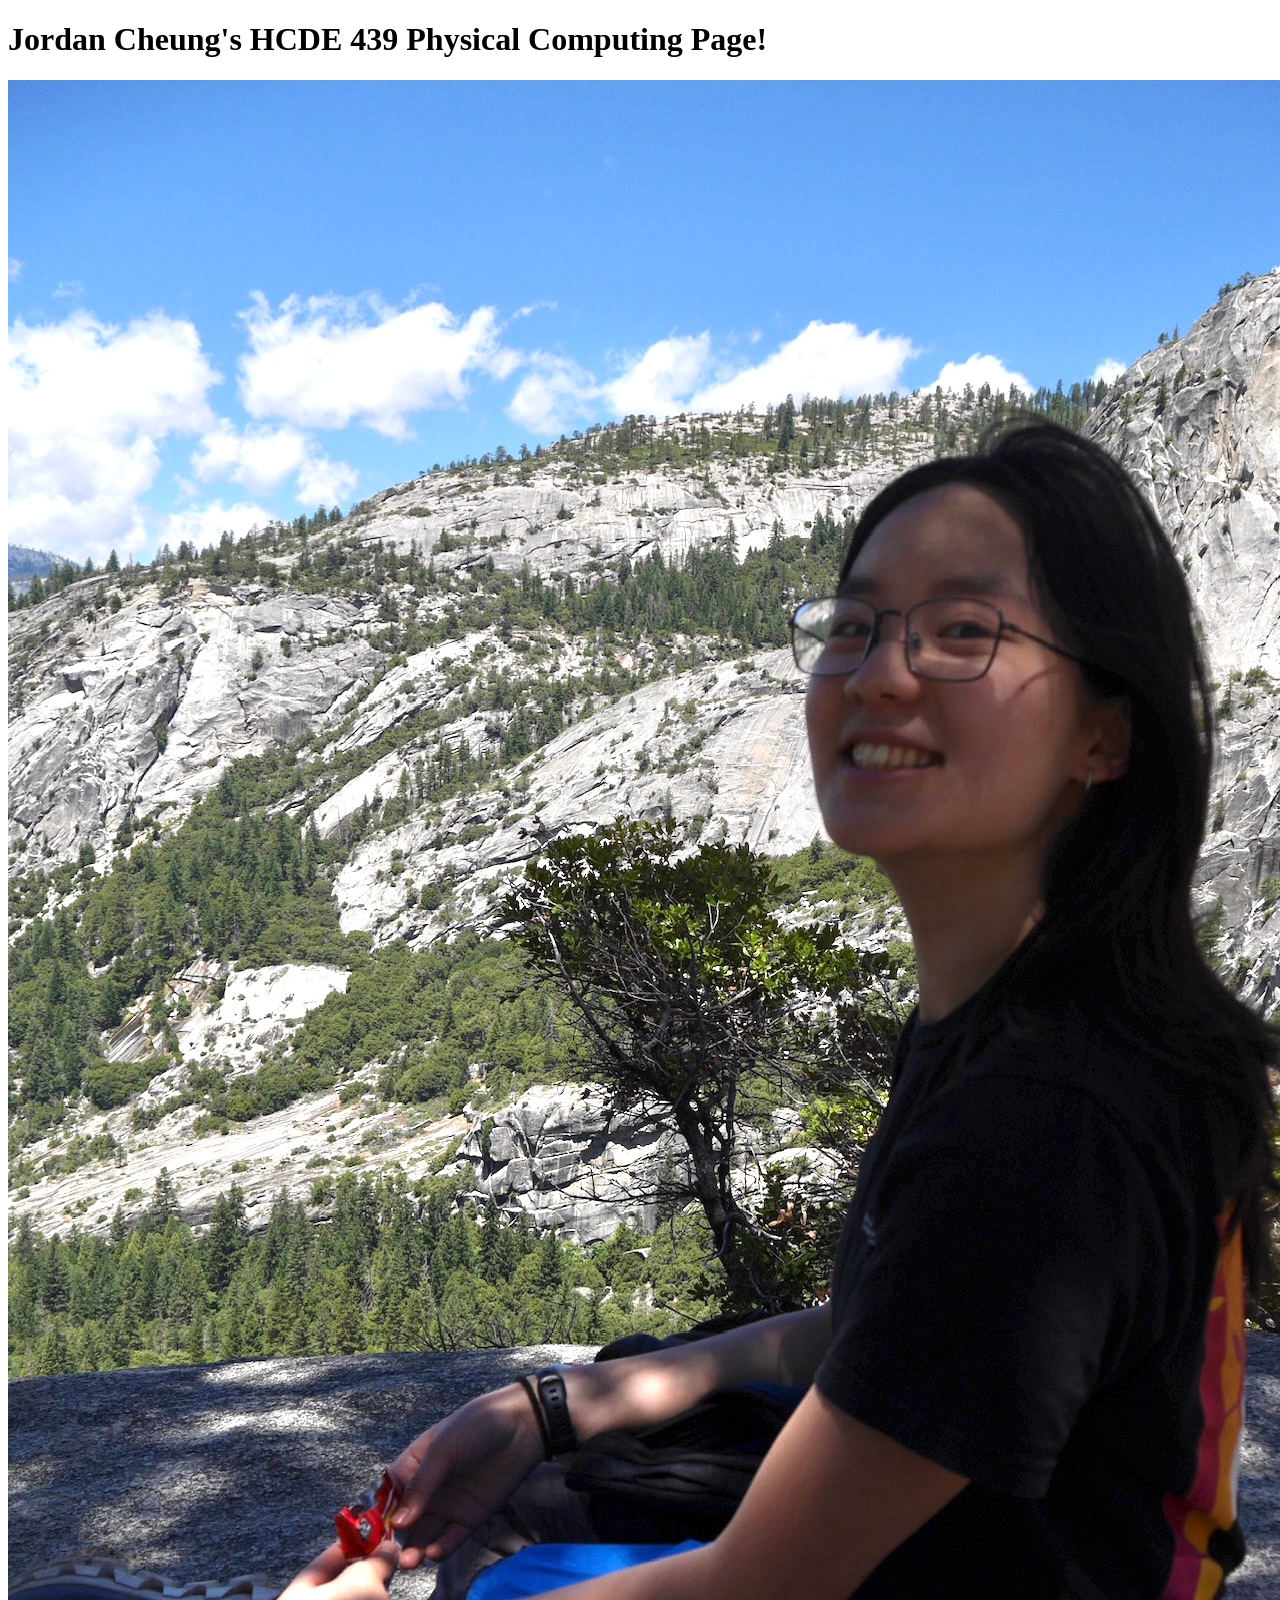
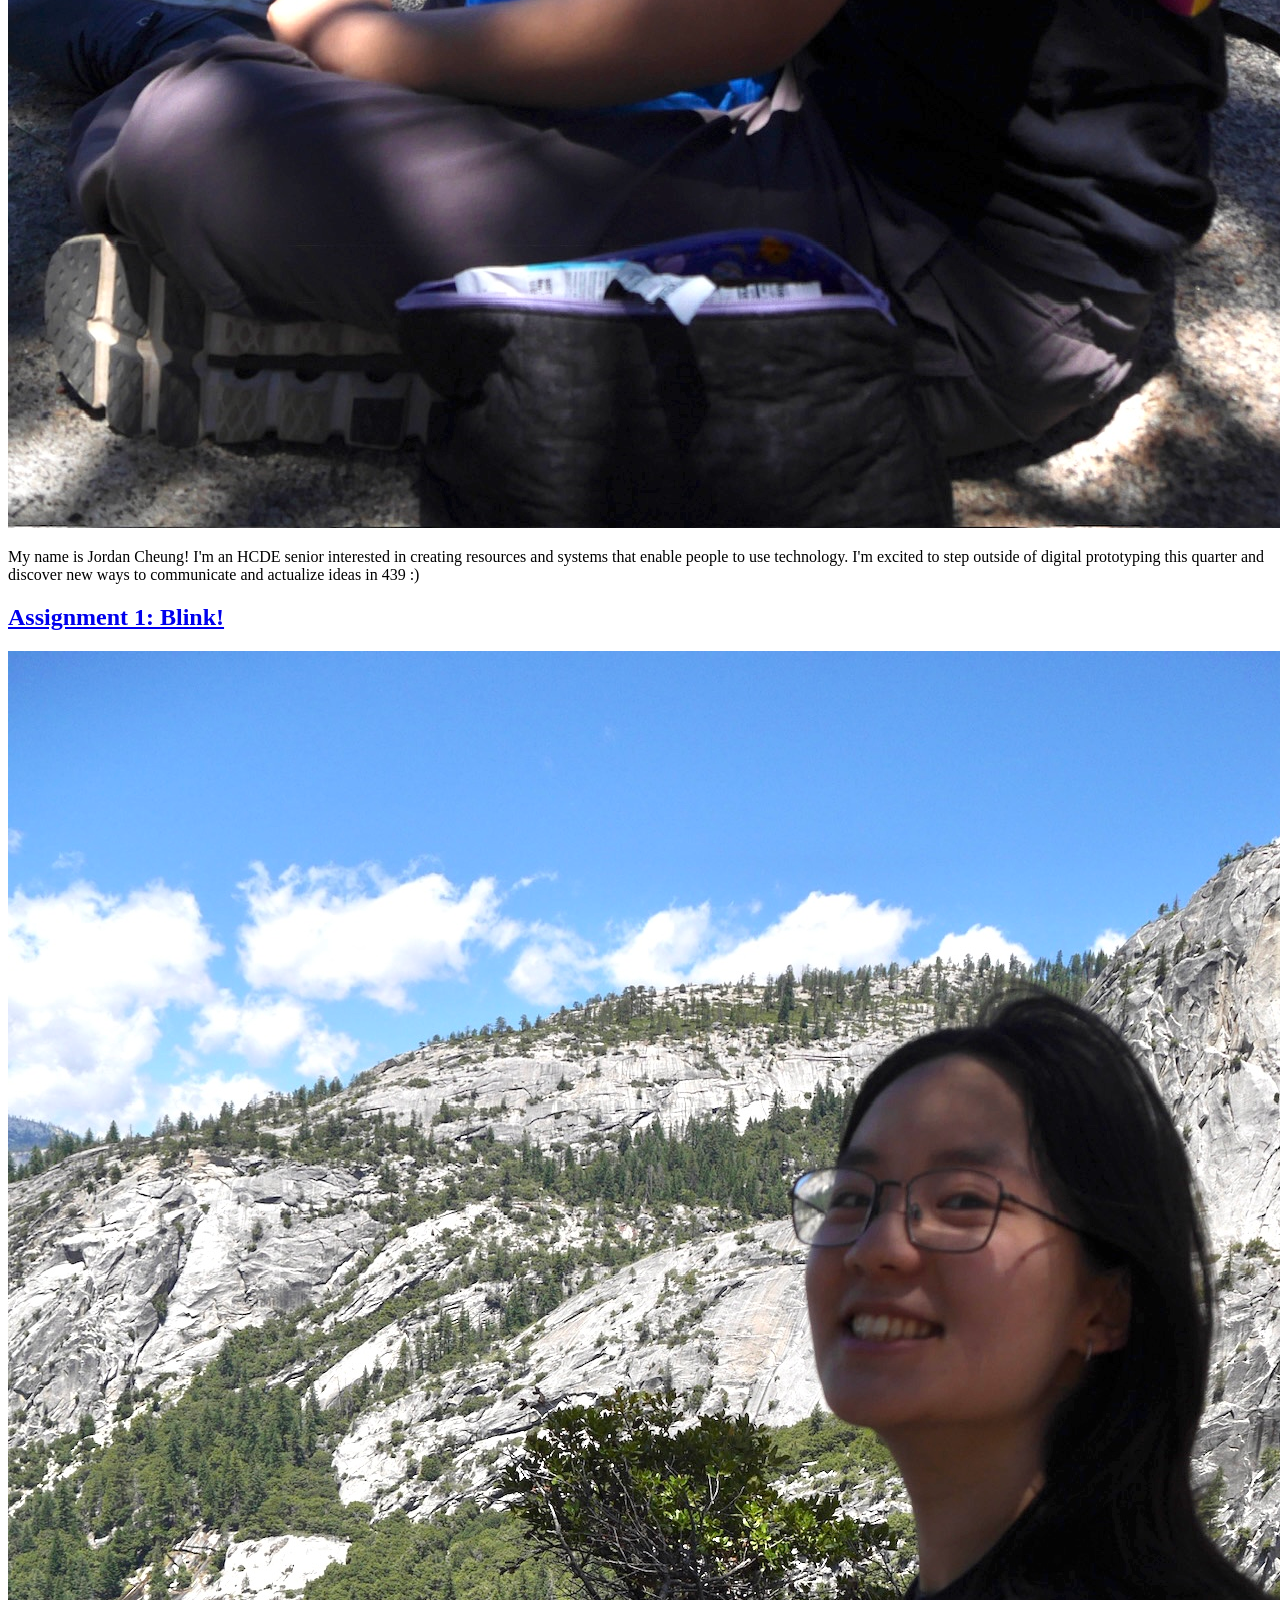
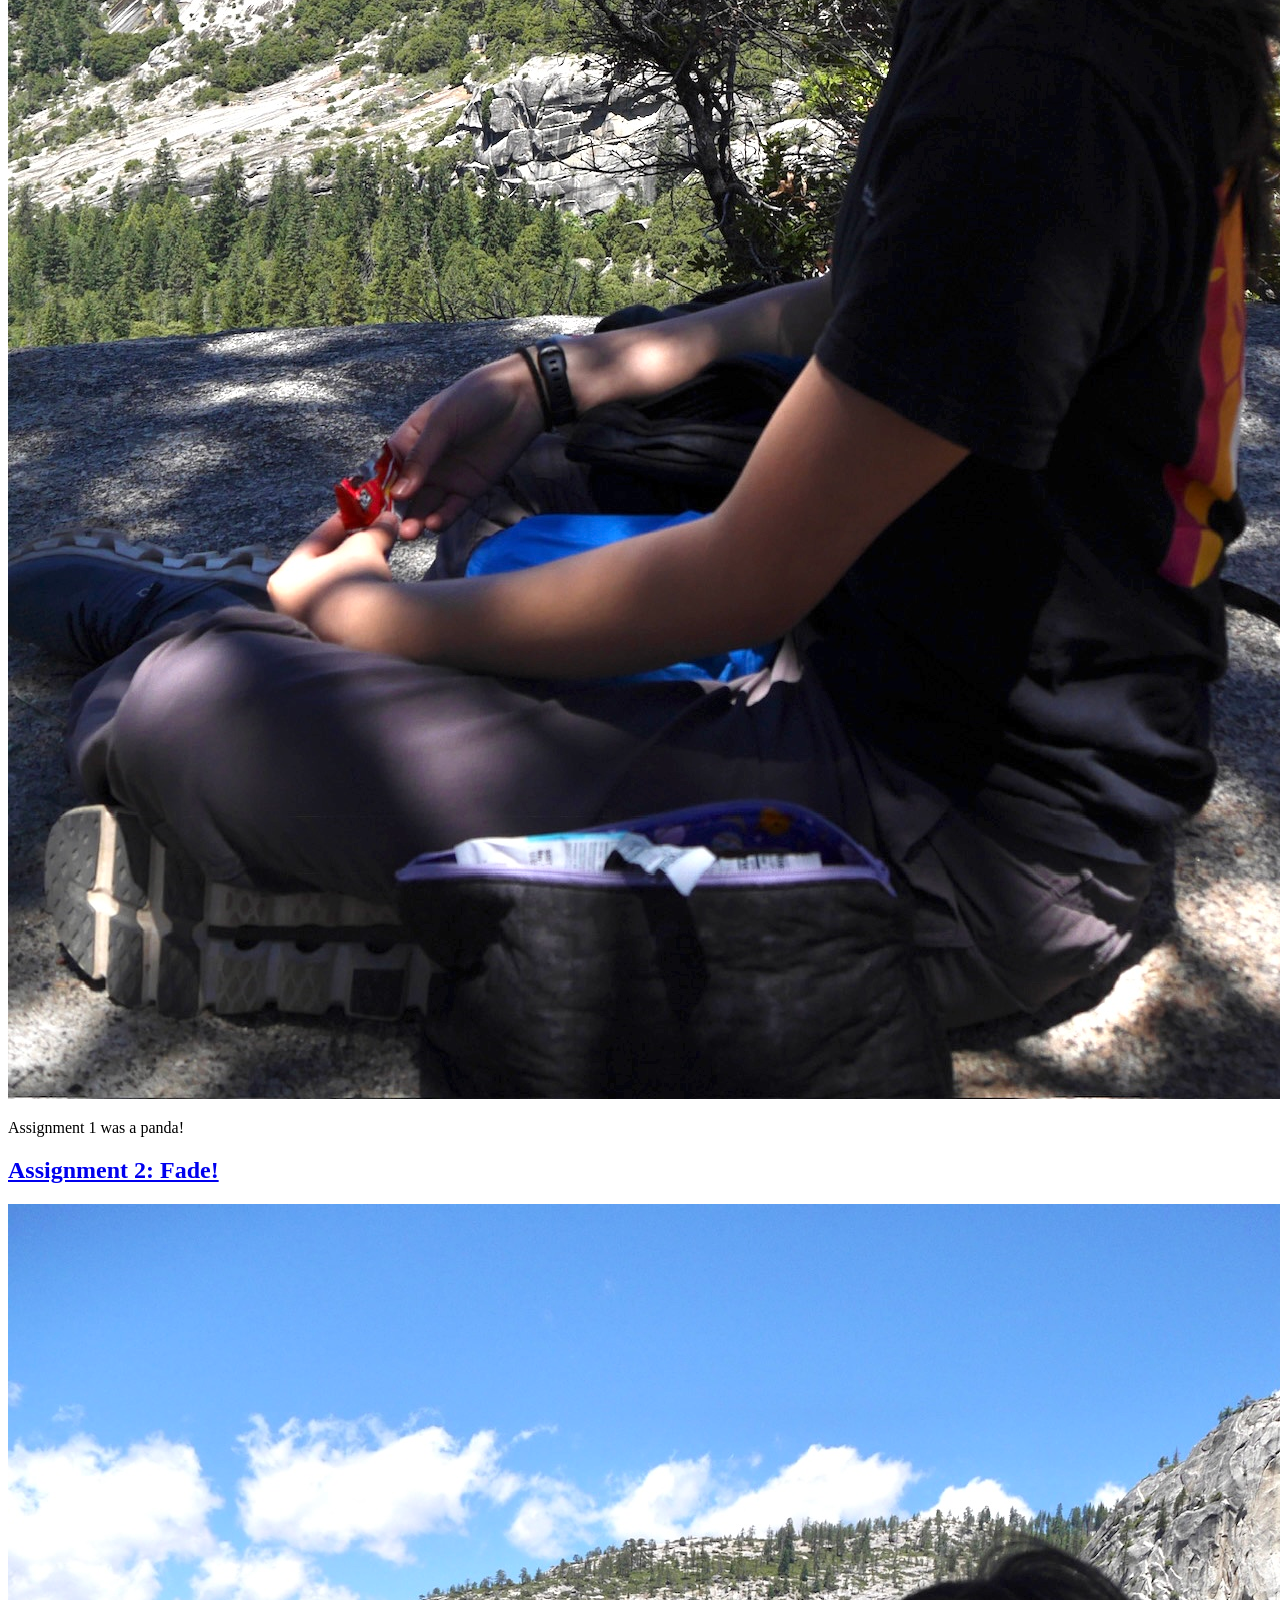
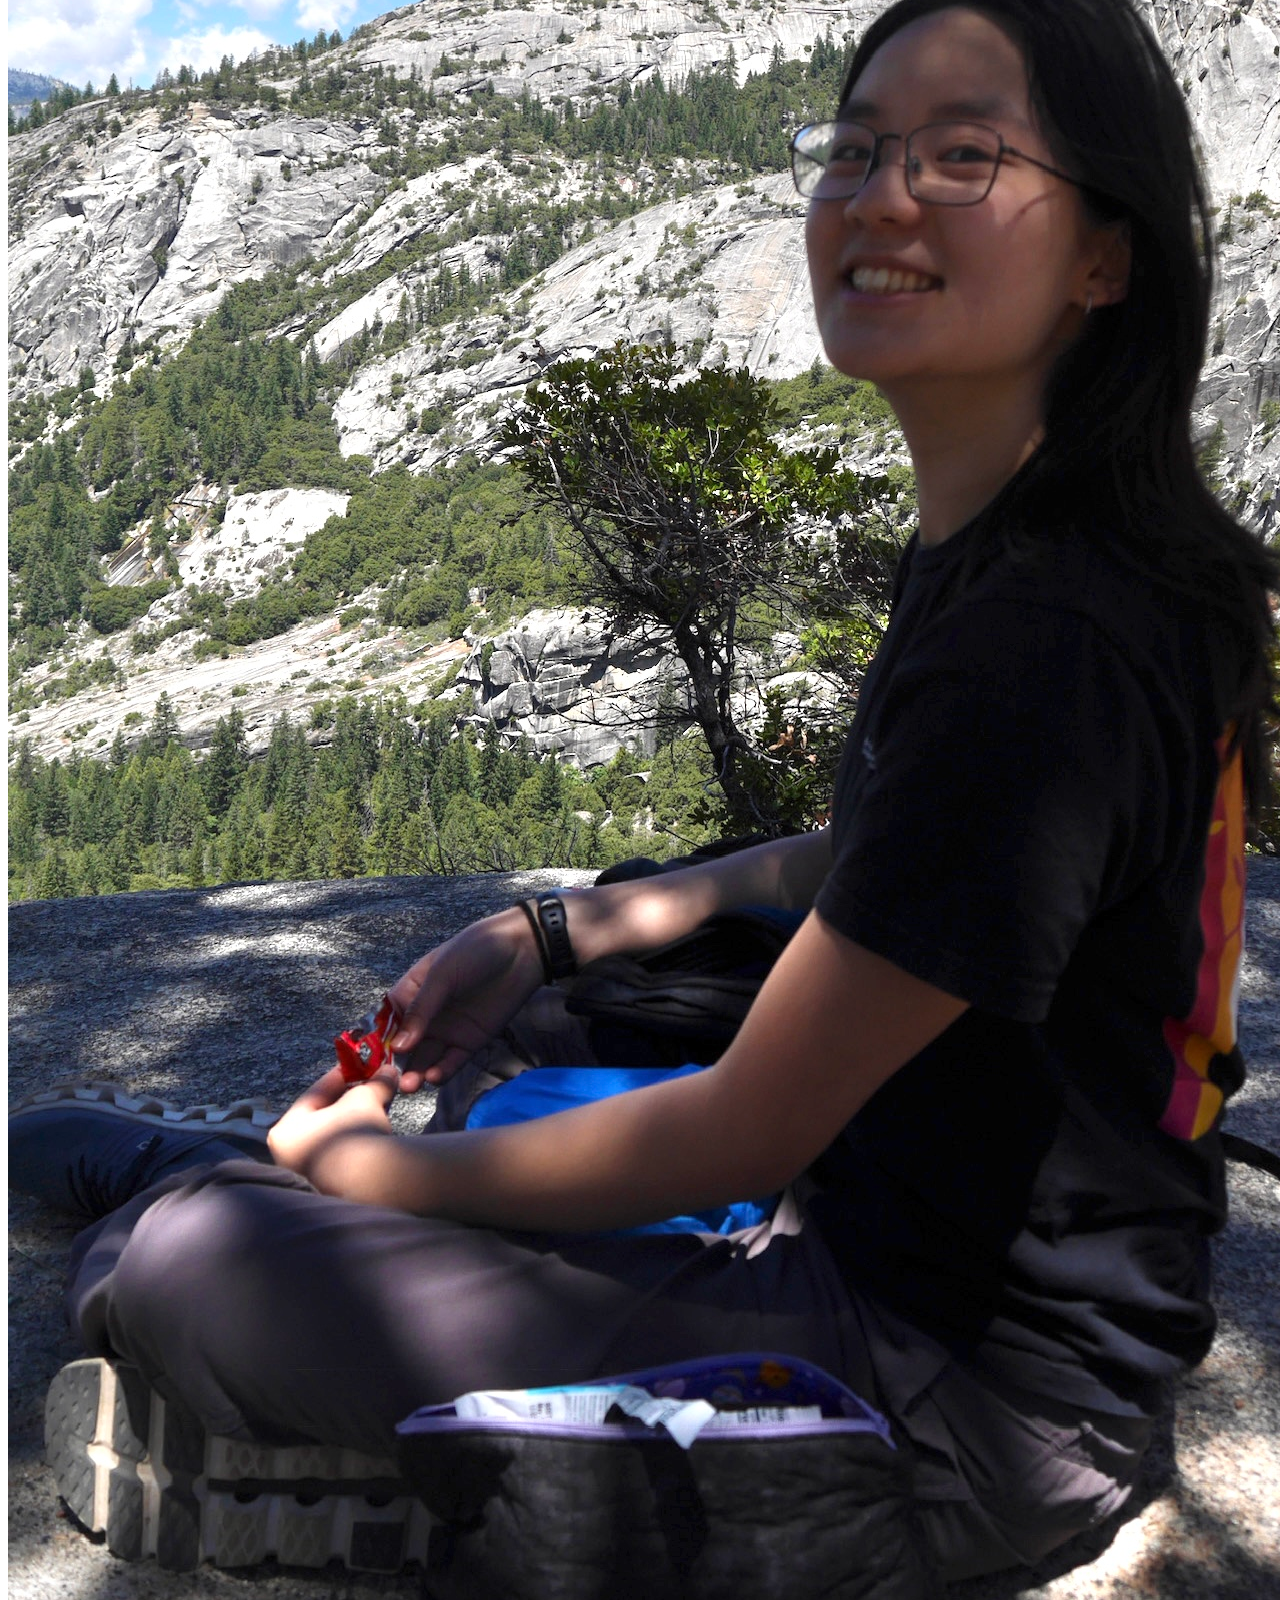
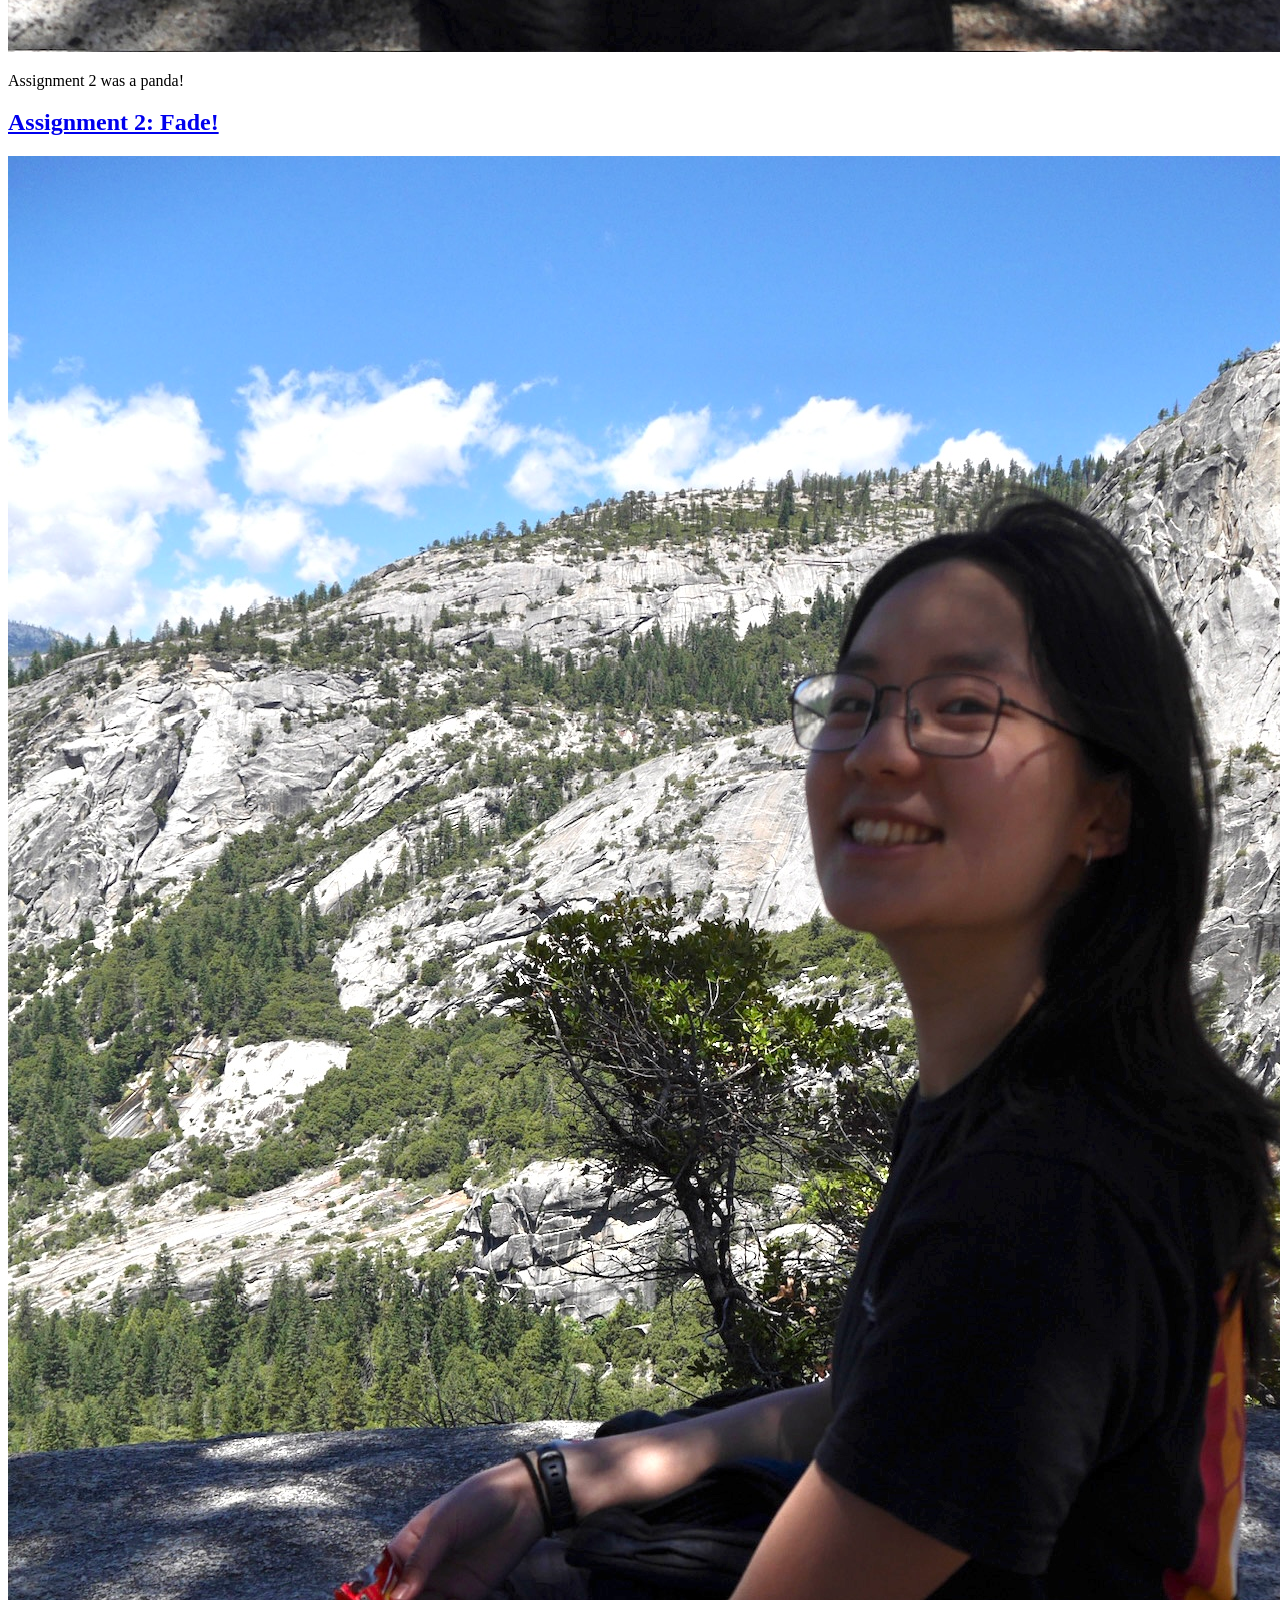
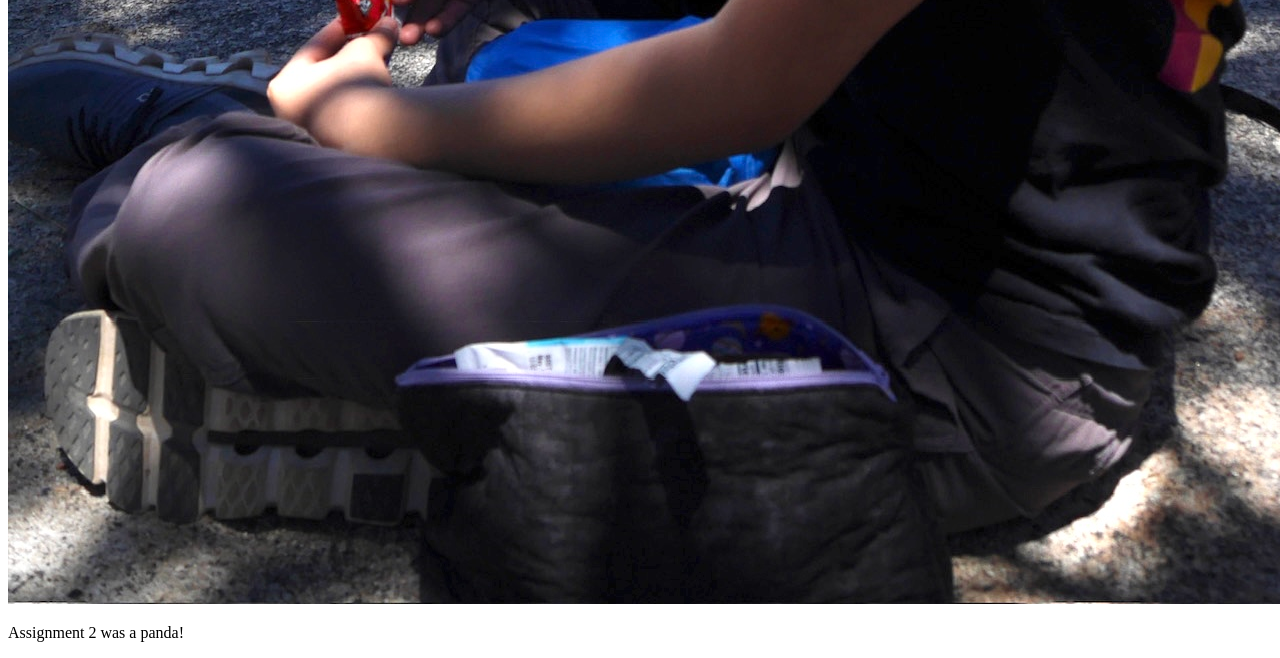
==== docs/index.html @ 83feebcb "Personalizing with my name, picture, and description" ====
<!DOCTYPE html>
<html>
  <head>
    <meta charset="utf-8" />
    <meta name="viewport" content="width=device-width, maximum-scale=1.0" />

    <title>Jordan Cheung's HCDE 439 Physical Computing Page!</title>

    <link href="style.css" rel="stylesheet" />
  </head>
  <body>
    <h1>Jordan Cheung's HCDE 439 Physical Computing Page!</h1>

    <div class="header">
      <img src="jorch-yoz.JPG" />
      <p>
        My name is Jordan Cheung! I'm an HCDE senior interested in creating resources and systems
        that enable people to use technology. I'm excited to step outside of digital prototyping
        this quarter and discover new ways to communicate and actualize ideas in 439 :)
      </p>
    </div>

    <div class="grid">
      <div class="assignment">
        <a href="a1.html">
          <h2>Assignment 1: Blink!</h2>
          <img src="jorch-yoz.JPG" />
        </a>
        <p>Assignment 1 was a panda!</p>
      </div>

      <div class="assignment">
        <a href="a2.html">
          <h2>Assignment 2: Fade!</h2>
          <img src="jorch-yoz.JPG" />
        </a>
        <p>Assignment 2 was a panda!</p>
      </div>

      <div class="assignment">
        <a href="a2.html">
          <h2>Assignment 2: Fade!</h2>
          <img src="jorch-yoz.JPG" />
        </a>
        <p>Assignment 2 was a panda!</p>
      </div>
    </div>
  </body>
</html>
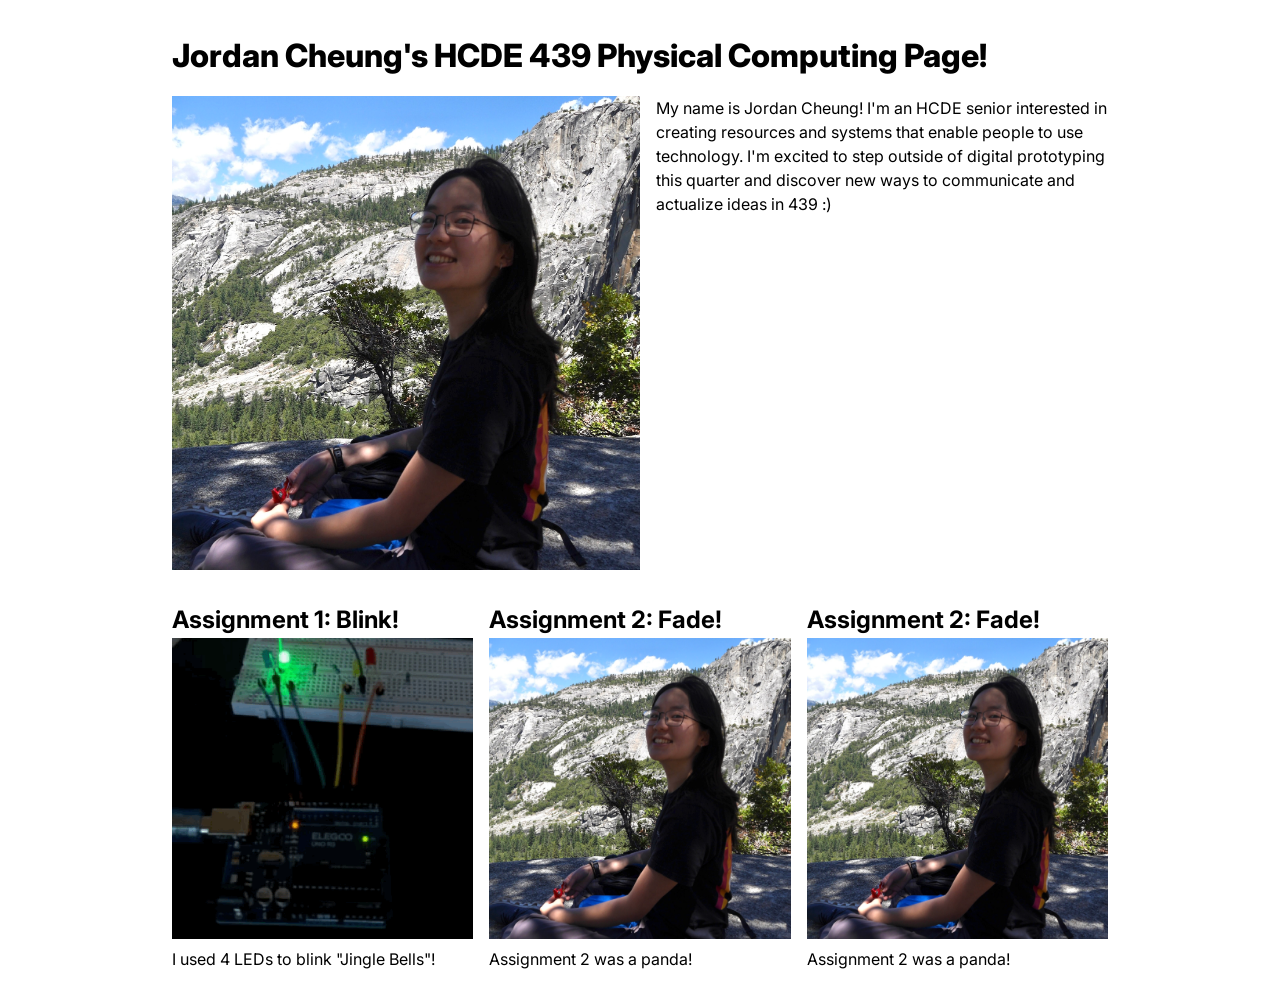
==== commit d5f8e046: "Documented building process in A1 page" ====
--- a/docs/index.html
+++ b/docs/index.html
@@ -24,9 +24,9 @@
       <div class="assignment">
         <a href="a1.html">
           <h2>Assignment 1: Blink!</h2>
-          <img src="jorch-yoz.JPG" />
+          <img src="a1/a1-jingle_bells.gif" />
         </a>
-        <p>Assignment 1 was a panda!</p>
+        <p>I used 4 LEDs to blink "Jingle Bells"!</p>
       </div>
 
       <div class="assignment">
--- a/docs/style.css
+++ b/docs/style.css
@@ -0,0 +1,86 @@
+@import url("https://fonts.googleapis.com/css2?family=Inter:wght@100;200;300;400;500;600;700;800;900&display=swap");
+
+*,
+*::before,
+*::after {
+  box-sizing: border-box;
+}
+
+* {
+  margin: 0;
+}
+
+img,
+picture,
+video,
+canvas,
+svg {
+  display: block;
+  max-width: 100%;
+}
+
+body {
+  font-family: "Inter", sans-serif;
+  line-height: 1.5;
+  -webkit-font-smoothing: antialiased;
+  max-width: 1000px;
+  padding: 2em;
+  margin: auto;
+}
+
+h1 {
+  font-weight: 800;
+}
+
+h2 {
+  font-weight: 700;
+}
+
+.header {
+  display: flex;
+  gap: 1em;
+  margin-top: 1em;
+}
+
+.header img {
+  width: 50%;
+  object-fit: cover;
+}
+
+.grid {
+  display: grid;
+  grid-template-columns: repeat(auto-fit, minmax(250px, 1fr));
+  gap: 1em;
+  margin-top: 2em;
+}
+
+/* Three image containers (use 25% for four, and 50% for two, etc) */
+.column {
+  float: left;
+  padding: 5px;
+}
+
+/* Clear floats after image containers */
+.row::after {
+  content: "";
+  clear: both;
+  display: table;
+}
+
+.assignment a {
+  color: #000;
+  text-decoration: none;
+}
+
+.assignment a:hover {
+  color: #f06;
+}
+
+.assignment img {
+  aspect-ratio: 1;
+  object-fit: cover;
+}
+
+.assignment p {
+  margin-top: 0.5em;
+}
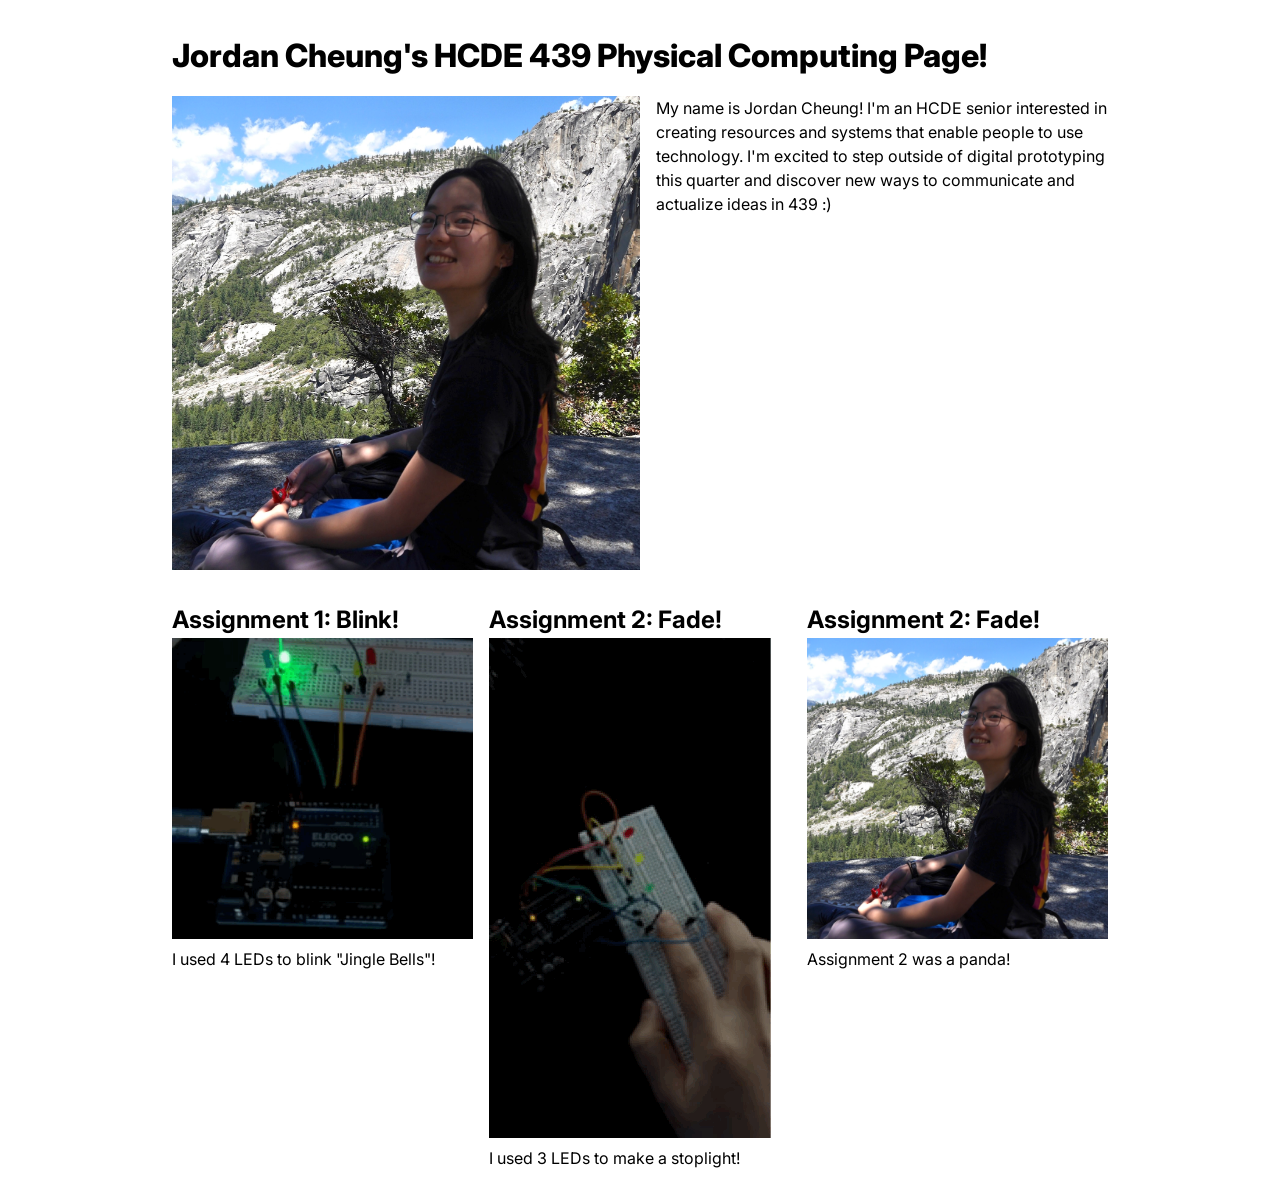
==== commit 518a9787: "Added A2 to homepage" ====
--- a/docs/index.html
+++ b/docs/index.html
@@ -32,9 +32,9 @@
       <div class="assignment">
         <a href="a2.html">
           <h2>Assignment 2: Fade!</h2>
-          <img src="jorch-yoz.JPG" />
+          <img src="a2/a2-stoplight.gif" />
         </a>
-        <p>Assignment 2 was a panda!</p>
+        <p>I used 3 LEDs to make a stoplight!</p>
       </div>
 
       <div class="assignment">
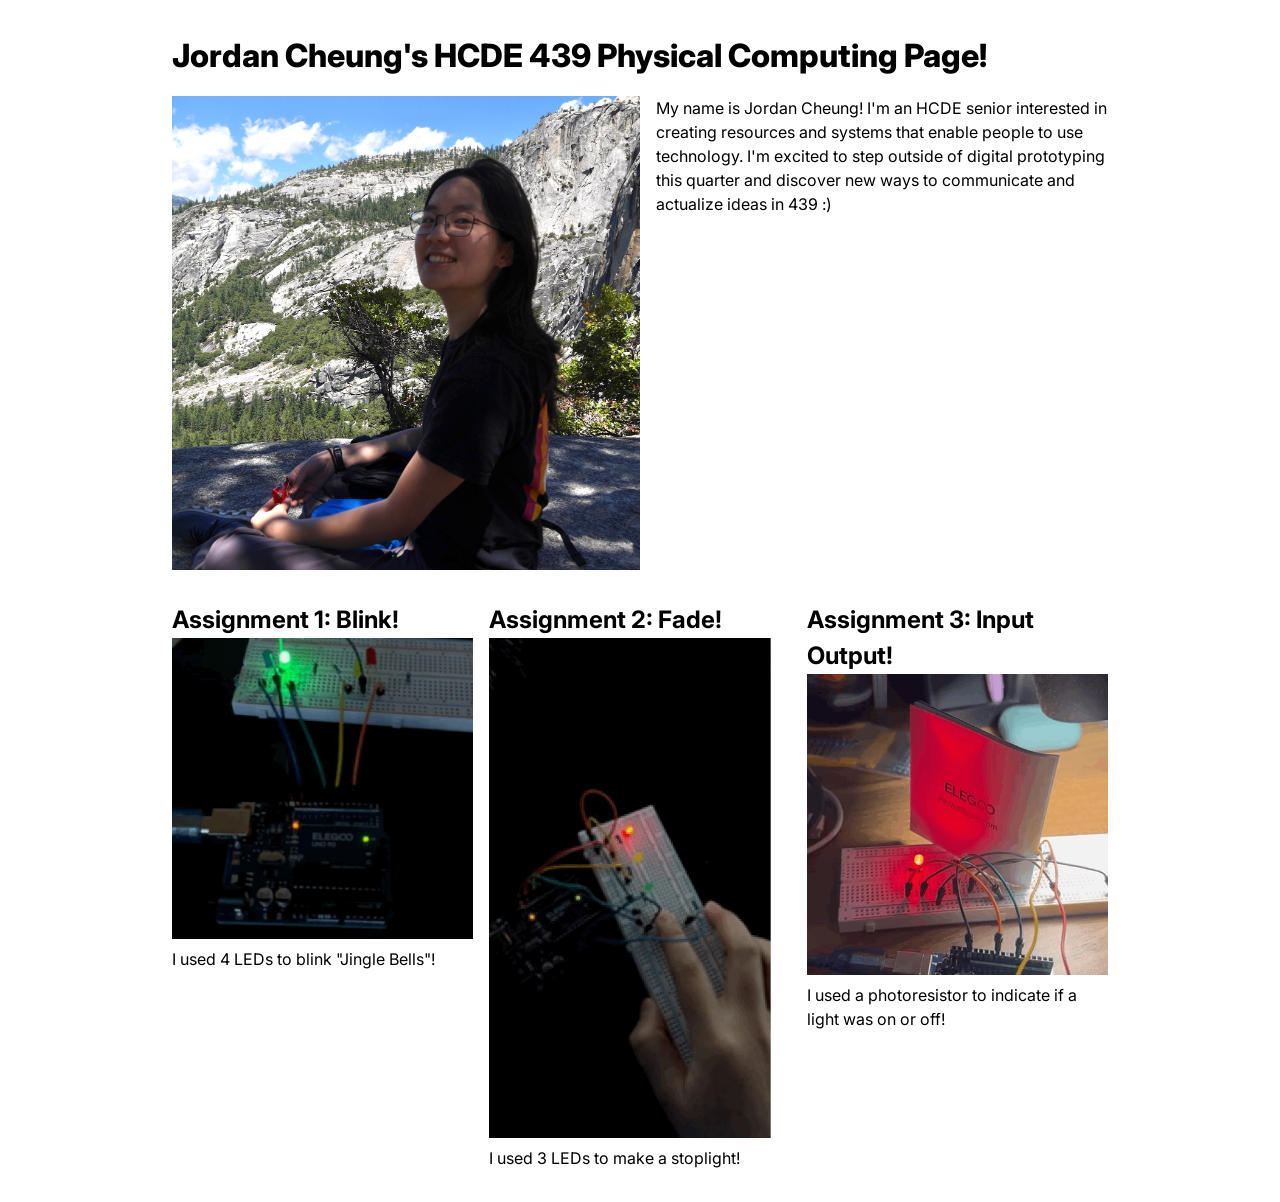
==== commit 8373251f: "Finished A3, added some links to pages for easier navigation." ====
--- a/docs/index.html
+++ b/docs/index.html
@@ -39,10 +39,10 @@
 
       <div class="assignment">
         <a href="a2.html">
-          <h2>Assignment 2: Fade!</h2>
-          <img src="jorch-yoz.JPG" />
+          <h2>Assignment 3: Input Output!</h2>
+          <img src="a3/a3-light_sensor.gif" />
         </a>
-        <p>Assignment 2 was a panda!</p>
+        <p>I used a photoresistor to indicate if a light was on or off!</p>
       </div>
     </div>
   </body>
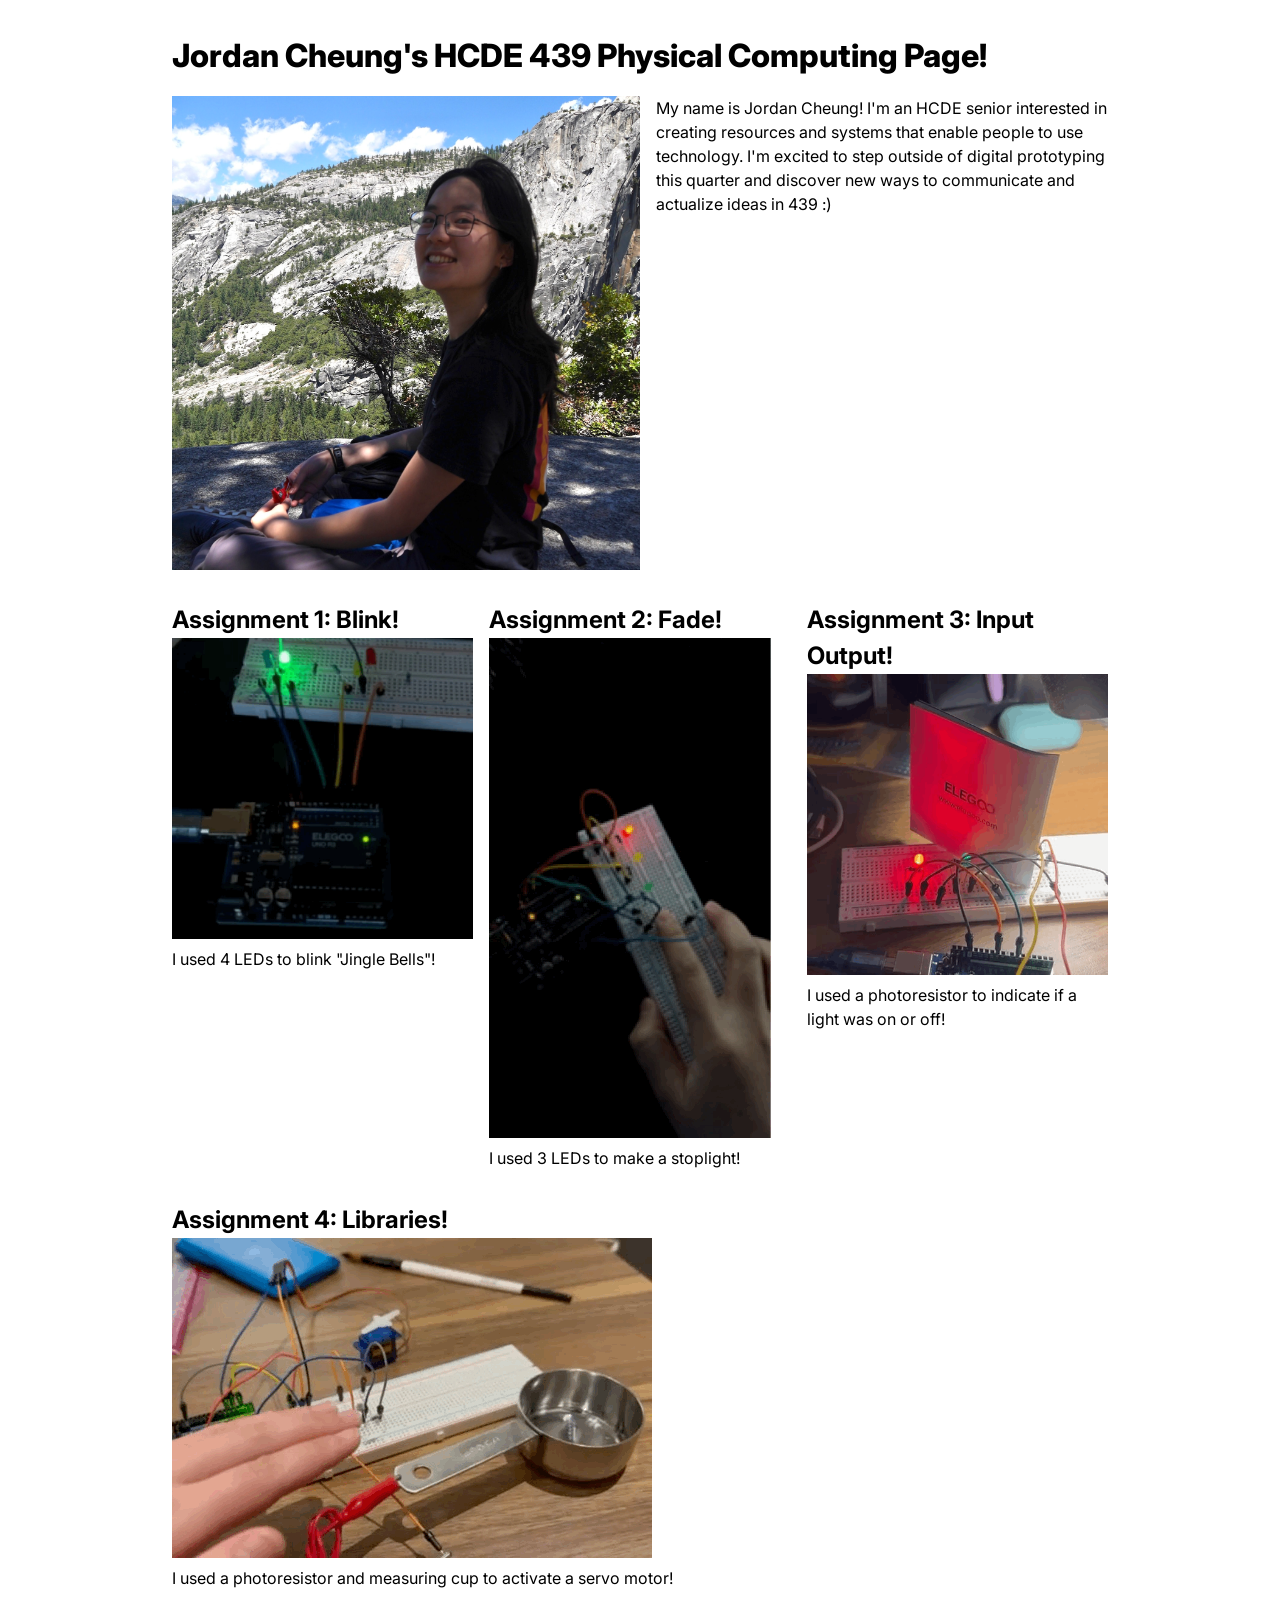
==== commit 38d4dffe: "Finished A4" ====
--- a/docs/index.html
+++ b/docs/index.html
@@ -45,5 +45,30 @@
         <p>I used a photoresistor to indicate if a light was on or off!</p>
       </div>
     </div>
+    <div class="grid"></div>
+      <div class="assignment">
+        <a href="a4.html">
+          <h2>Assignment 4: Libraries!</h2>
+          <img src="a4/a4-light_touch_sensor.gif" />
+        </a>
+        <p>I used a photoresistor and measuring cup to activate a servo motor!</p>
+      </div>
+
+      <!-- <div class="assignment">
+        <a href="a2.html">
+          <h2>Assignment 2: Fade!</h2>
+          <img src="a2/a2-stoplight.gif" />
+        </a>
+        <p>I used 3 LEDs to make a stoplight!</p>
+      </div>
+
+      <div class="assignment">
+        <a href="a2.html">
+          <h2>Assignment 3: Input Output!</h2>
+          <img src="a3/a3-light_sensor.gif" />
+        </a>
+        <p>I used a photoresistor to indicate if a light was on or off!</p>
+      </div> -->
+    </div>
   </body>
 </html>
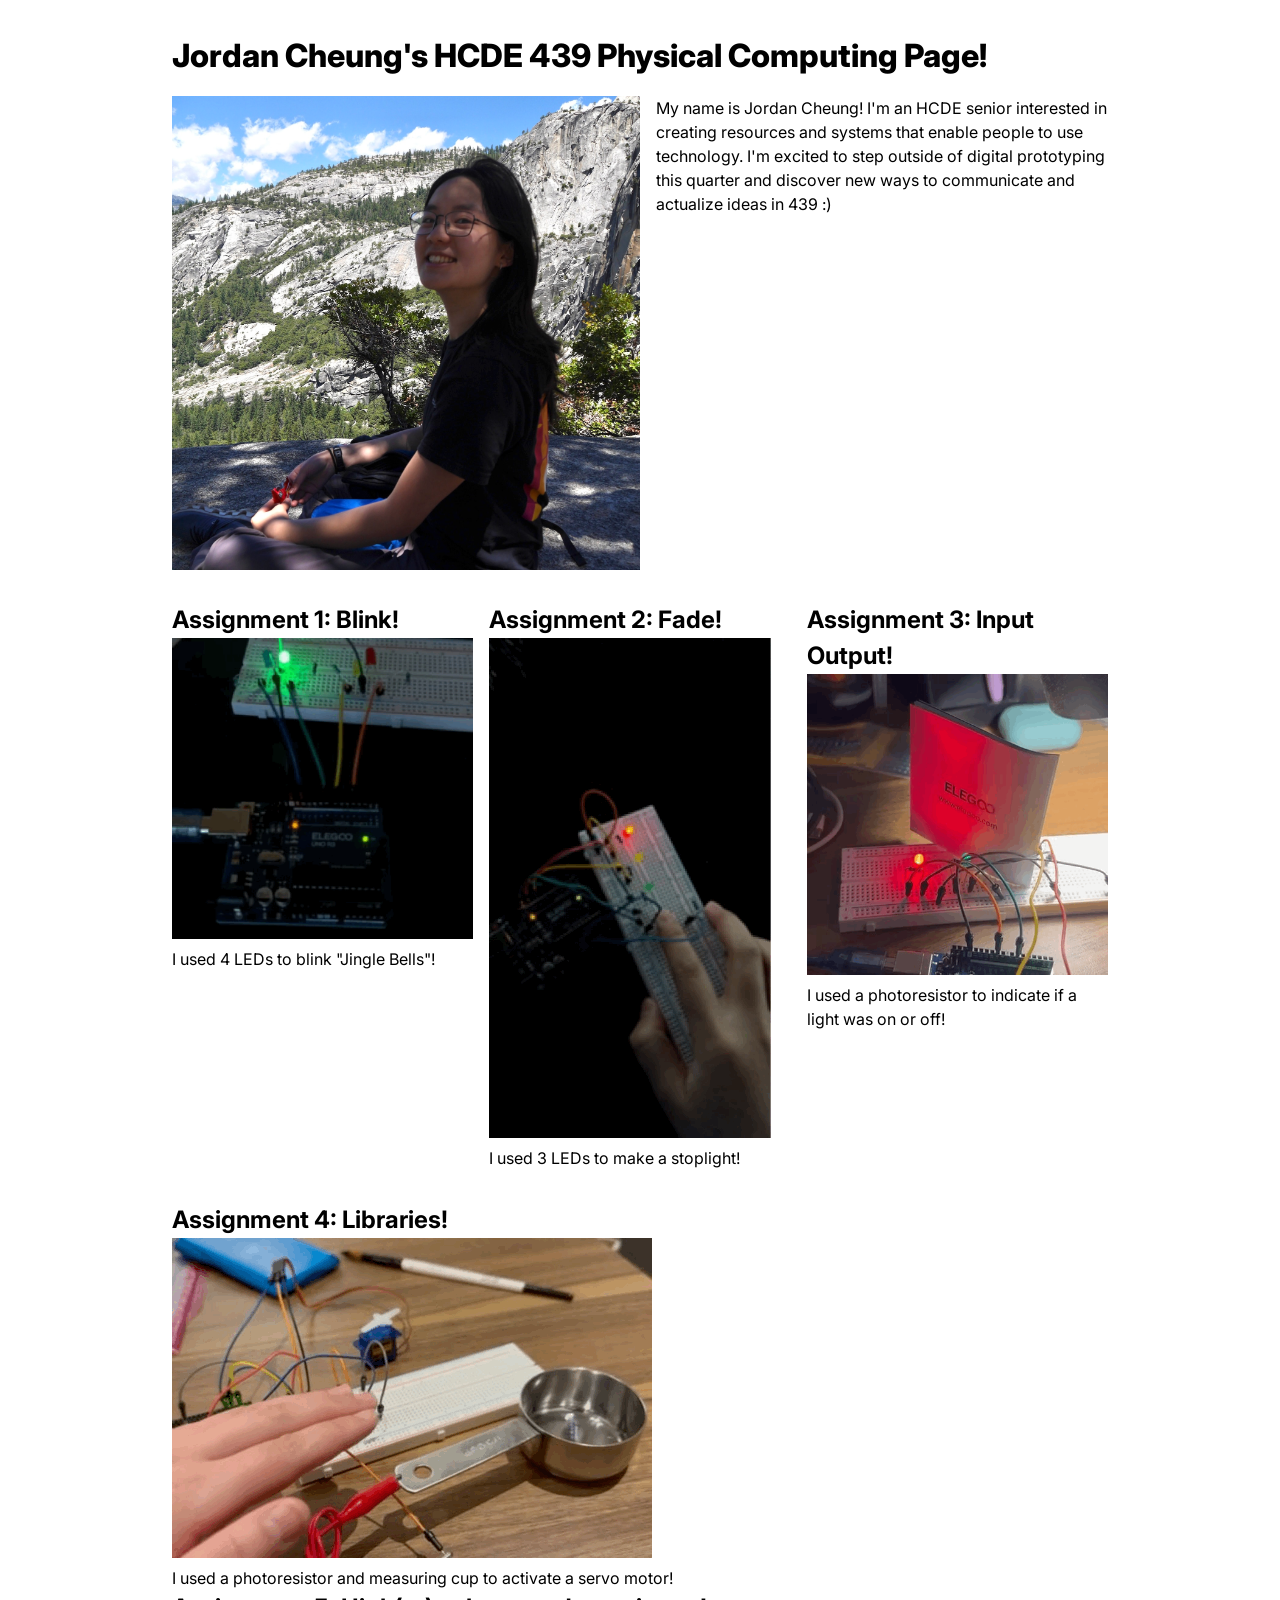
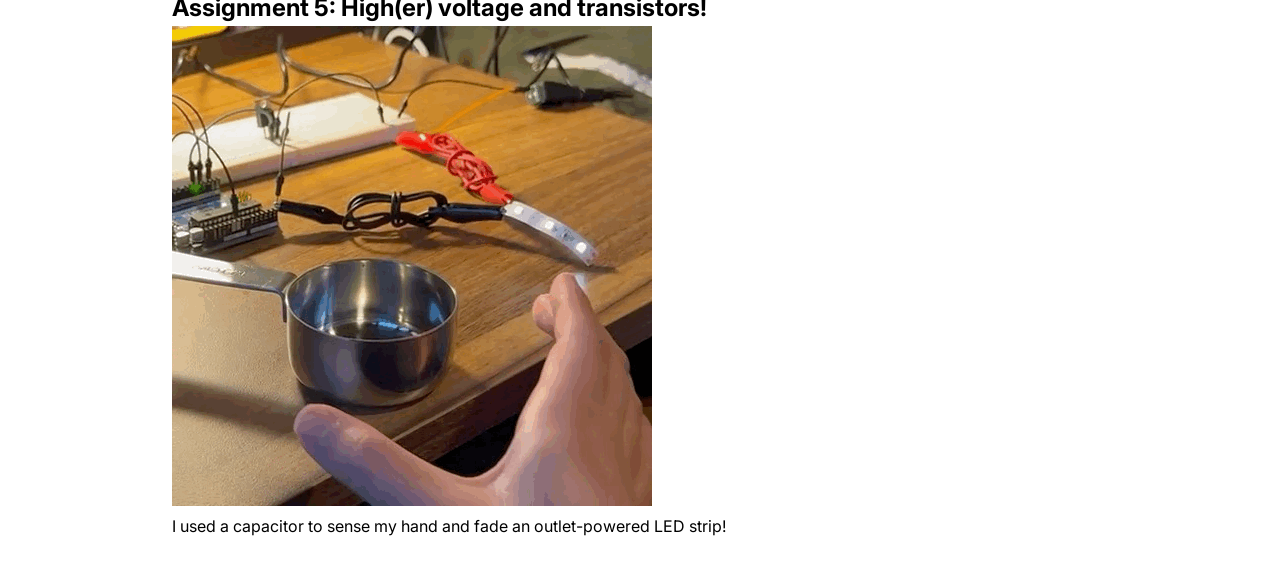
==== commit c99bf2fb: "starting a5 documentation; fixing some linking on homepage" ====
--- a/docs/index.html
+++ b/docs/index.html
@@ -38,7 +38,7 @@
       </div>
 
       <div class="assignment">
-        <a href="a2.html">
+        <a href="a3.html">
           <h2>Assignment 3: Input Output!</h2>
           <img src="a3/a3-light_sensor.gif" />
         </a>
@@ -54,15 +54,15 @@
         <p>I used a photoresistor and measuring cup to activate a servo motor!</p>
       </div>
 
-      <!-- <div class="assignment">
-        <a href="a2.html">
-          <h2>Assignment 2: Fade!</h2>
-          <img src="a2/a2-stoplight.gif" />
+      <div class="assignment">
+        <a href="a5.html">
+          <h2>Assignment 5: High(er) voltage and transistors!</h2>
+          <img src="a5/a5-cup_sensor.gif" />
         </a>
-        <p>I used 3 LEDs to make a stoplight!</p>
+        <p>I used a capacitor to sense my hand and fade an outlet-powered LED strip!</p>
       </div>
 
-      <div class="assignment">
+      <!-- <div class="assignment">
         <a href="a2.html">
           <h2>Assignment 3: Input Output!</h2>
           <img src="a3/a3-light_sensor.gif" />
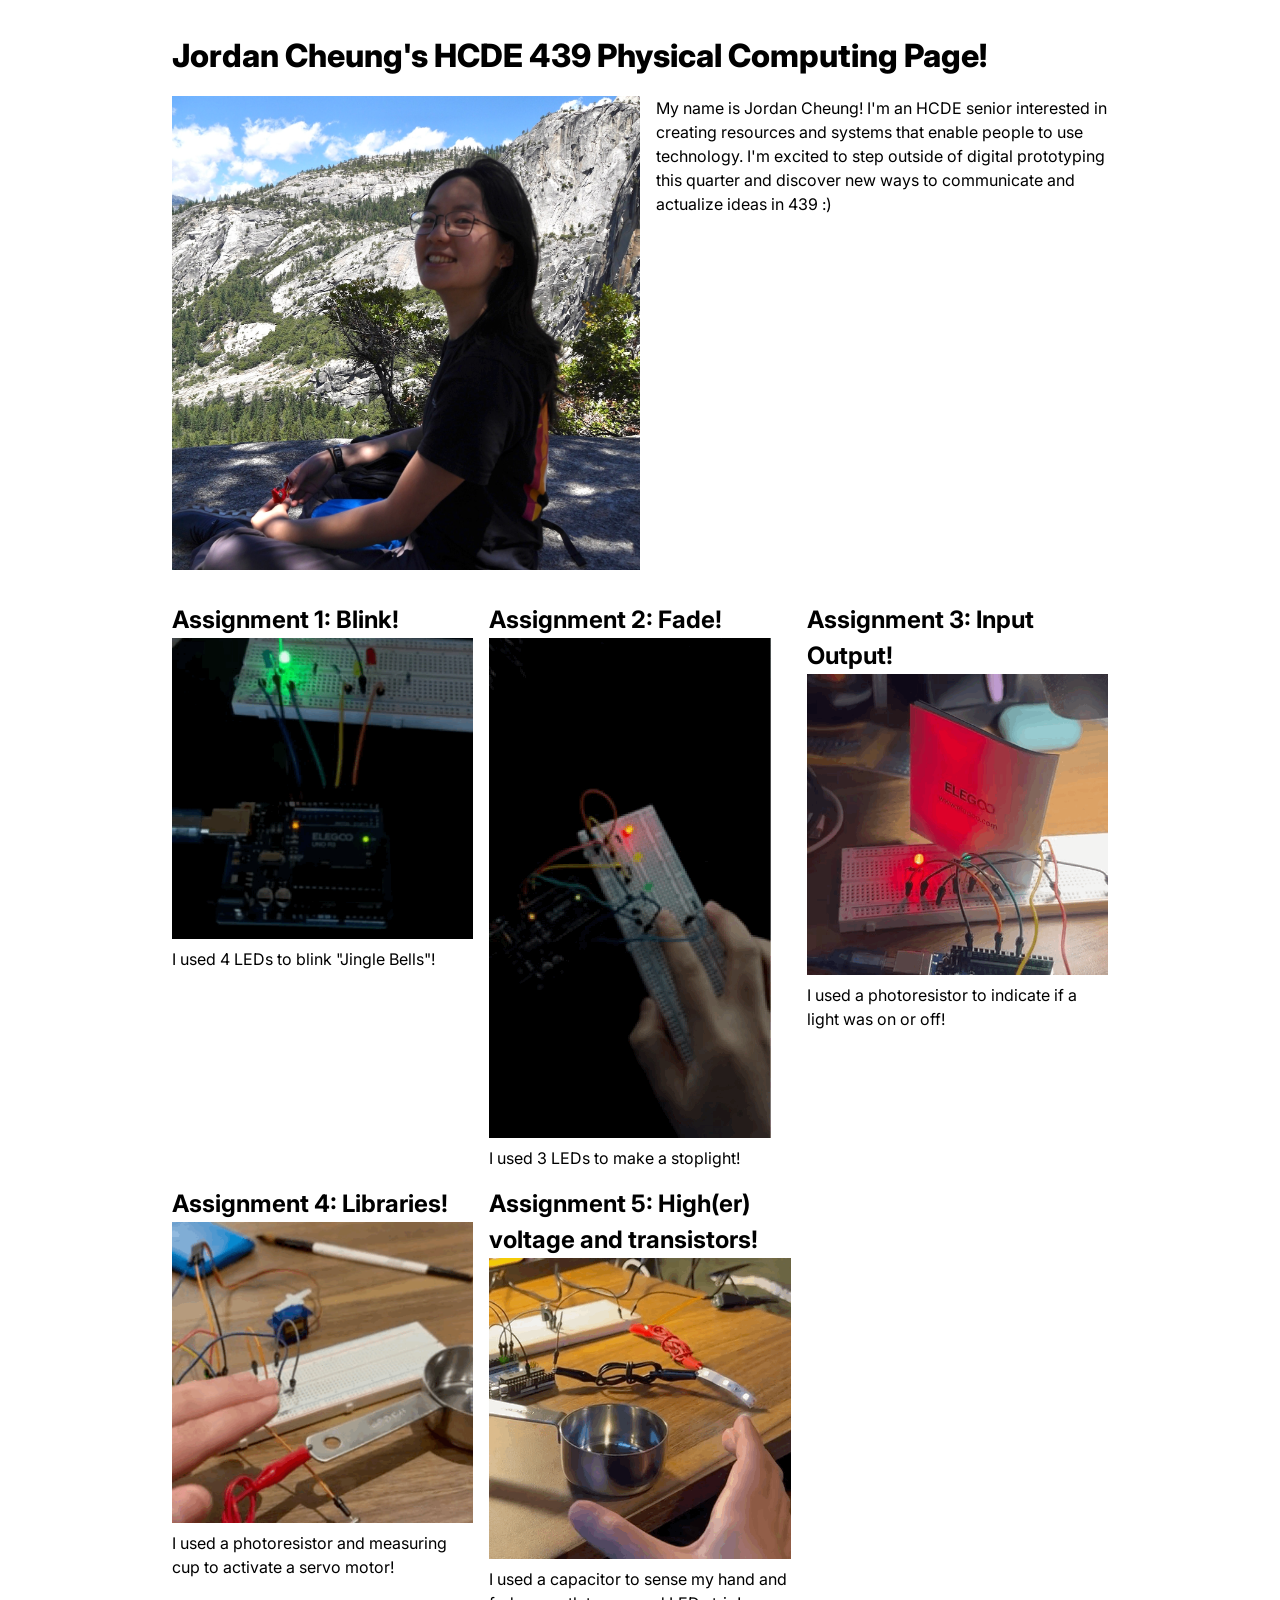
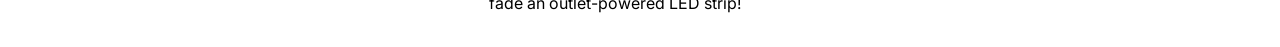
==== commit 85a7e4a5: "Formatting (image sizes and home grid)" ====
--- a/docs/index.html
+++ b/docs/index.html
@@ -44,8 +44,7 @@
         </a>
         <p>I used a photoresistor to indicate if a light was on or off!</p>
       </div>
-    </div>
-    <div class="grid"></div>
+      
       <div class="assignment">
         <a href="a4.html">
           <h2>Assignment 4: Libraries!</h2>
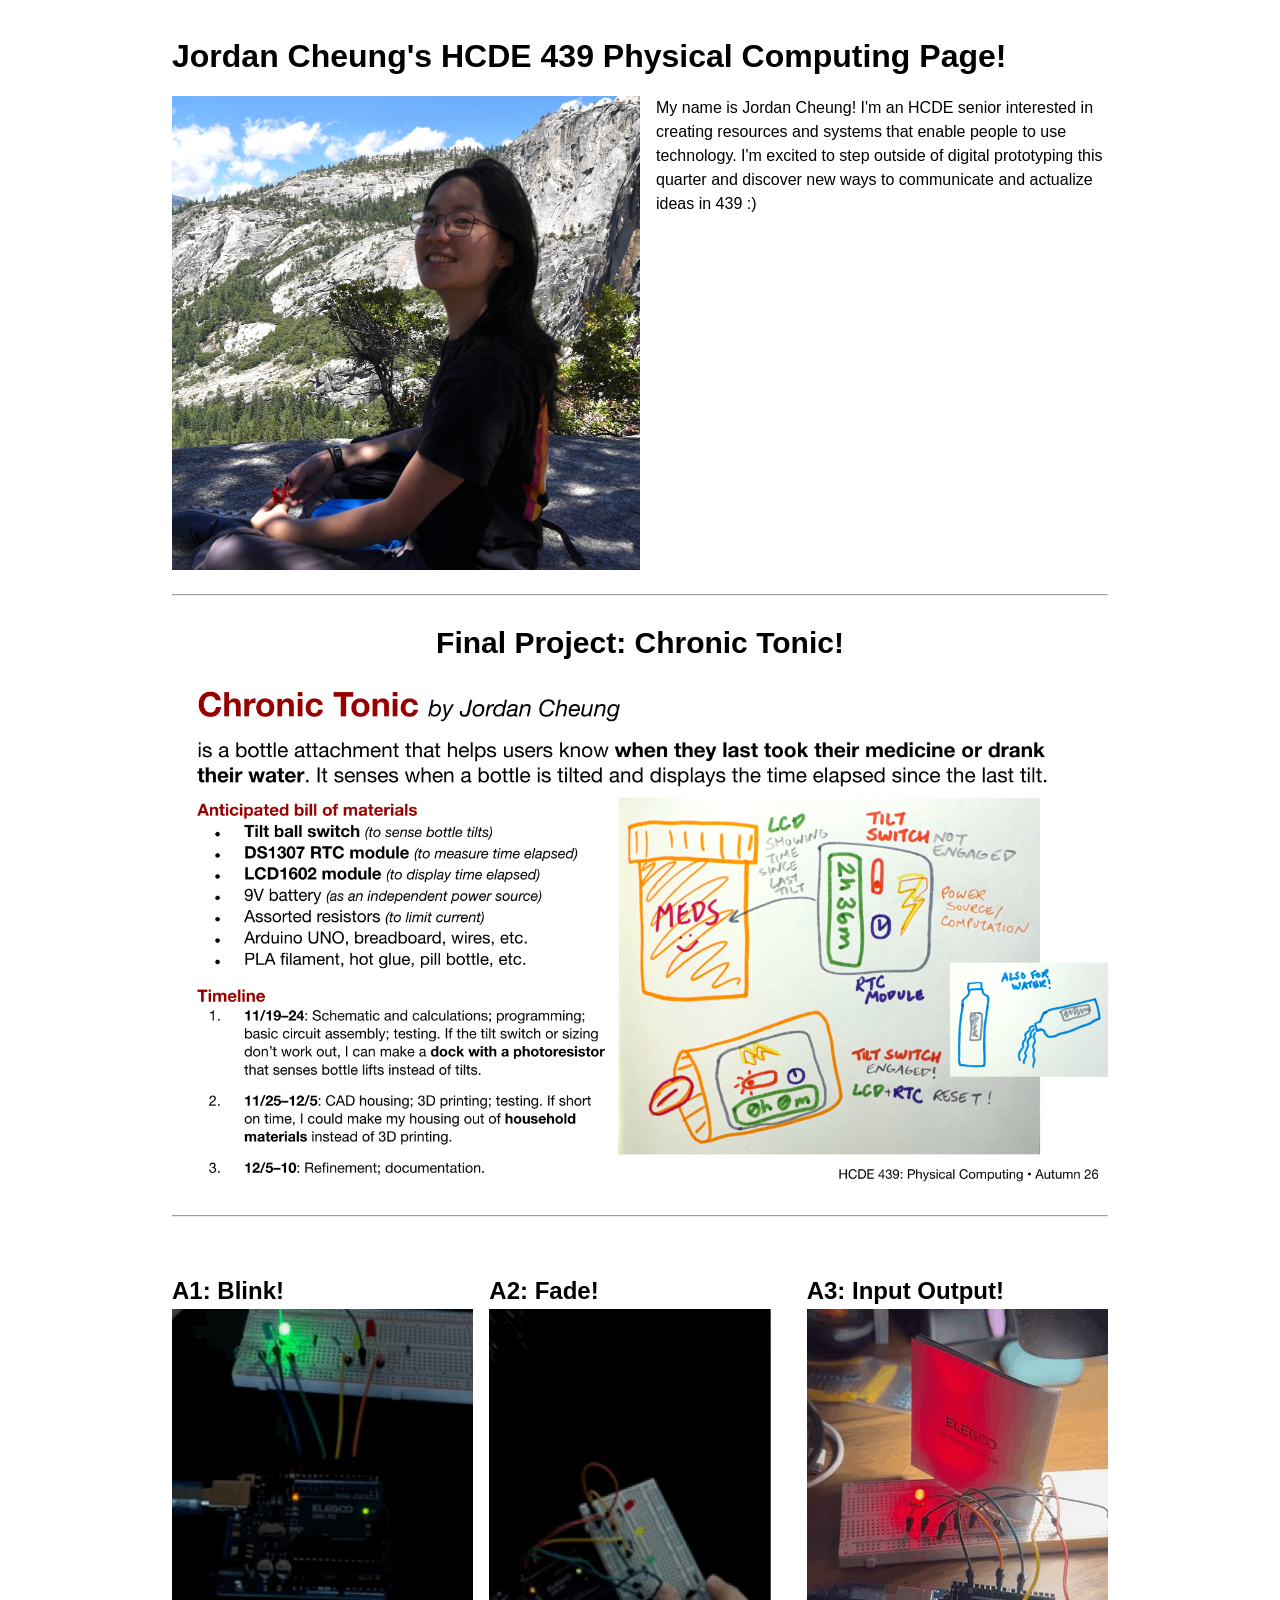
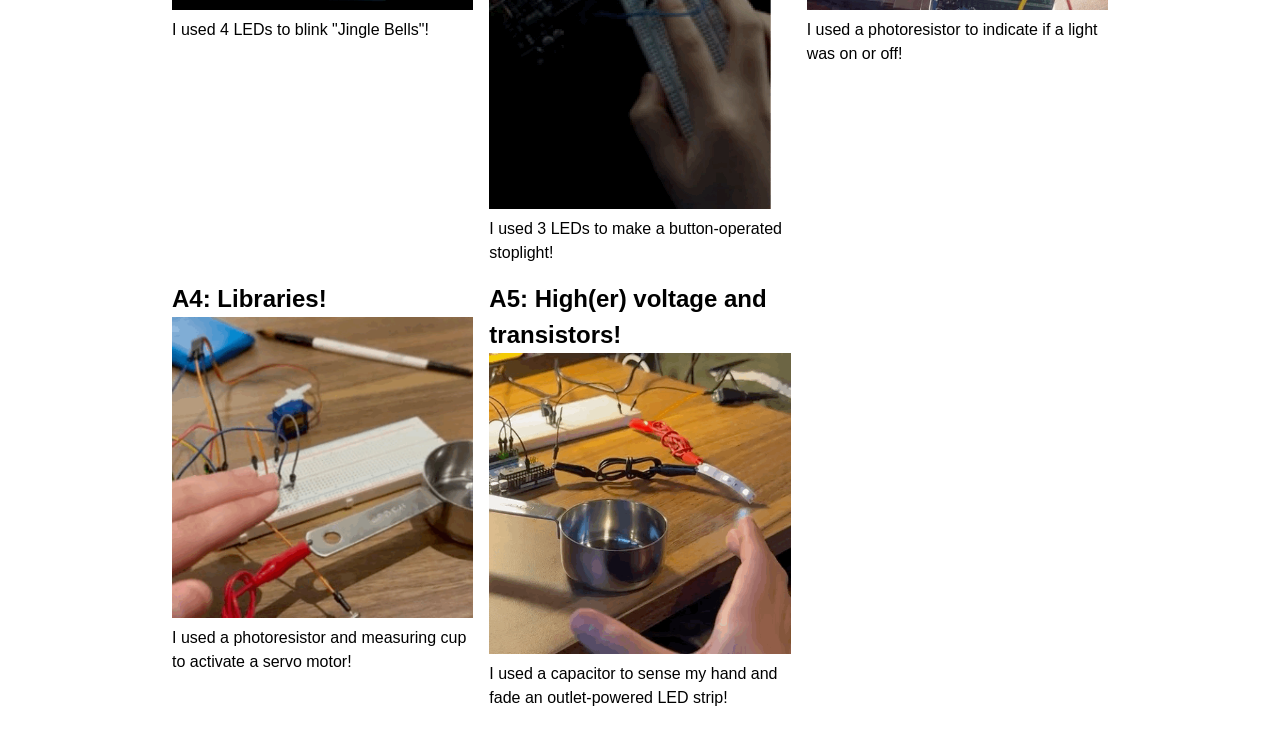
==== commit c61ba58d: "added final project proposal" ====
--- a/docs/index.html
+++ b/docs/index.html
@@ -19,11 +19,24 @@
         this quarter and discover new ways to communicate and actualize ideas in 439 :)
       </p>
     </div>
+    <br>
+    <hr>
+    <br>
+    <div class="finalProject">
+      <a href="fp.html">
+        <h2>Final Project: Chronic Tonic!</h2>
+        <img src="fp/fp-proposal.png" />
+      </a>
+    </div>
+
+    <br>
+    <hr>
+    <br>
 
     <div class="grid">
       <div class="assignment">
         <a href="a1.html">
-          <h2>Assignment 1: Blink!</h2>
+          <h2>A1: Blink!</h2>
           <img src="a1/a1-jingle_bells.gif" />
         </a>
         <p>I used 4 LEDs to blink "Jingle Bells"!</p>
@@ -31,15 +44,15 @@
 
       <div class="assignment">
         <a href="a2.html">
-          <h2>Assignment 2: Fade!</h2>
+          <h2>A2: Fade!</h2>
           <img src="a2/a2-stoplight.gif" />
         </a>
-        <p>I used 3 LEDs to make a stoplight!</p>
+        <p>I used 3 LEDs to make a button-operated stoplight!</p>
       </div>
 
       <div class="assignment">
         <a href="a3.html">
-          <h2>Assignment 3: Input Output!</h2>
+          <h2>A3: Input Output!</h2>
           <img src="a3/a3-light_sensor.gif" />
         </a>
         <p>I used a photoresistor to indicate if a light was on or off!</p>
@@ -47,7 +60,7 @@
       
       <div class="assignment">
         <a href="a4.html">
-          <h2>Assignment 4: Libraries!</h2>
+          <h2>A4: Libraries!</h2>
           <img src="a4/a4-light_touch_sensor.gif" />
         </a>
         <p>I used a photoresistor and measuring cup to activate a servo motor!</p>
@@ -55,7 +68,7 @@
 
       <div class="assignment">
         <a href="a5.html">
-          <h2>Assignment 5: High(er) voltage and transistors!</h2>
+          <h2>A5: High(er) voltage and transistors!</h2>
           <img src="a5/a5-cup_sensor.gif" />
         </a>
         <p>I used a capacitor to sense my hand and fade an outlet-powered LED strip!</p>
--- a/docs/style.css
+++ b/docs/style.css
@@ -20,7 +20,7 @@
 }
 
 body {
-  font-family: "Inter", sans-serif;
+  font-family: Arial, Helvetica, sans-serif;
   line-height: 1.5;
   -webkit-font-smoothing: antialiased;
   max-width: 1000px;
@@ -73,7 +73,7 @@
 }
 
 .assignment a:hover {
-  color: #f06;
+  color: darkred;
 }
 
 .assignment img {
@@ -84,3 +84,25 @@
 .assignment p {
   margin-top: 0.5em;
 }
+
+.finalProject {
+  font-size: 1.25em;
+  text-align: center;
+}
+
+.finalProject a {
+  color: #000;
+  text-decoration: none;
+}
+
+.finalProject a:hover {
+  color: darkred;
+}
+
+.finalProject img {
+  object-fit: cover;
+}
+
+.finalProject p {
+  margin-top: 0.5em;
+}
